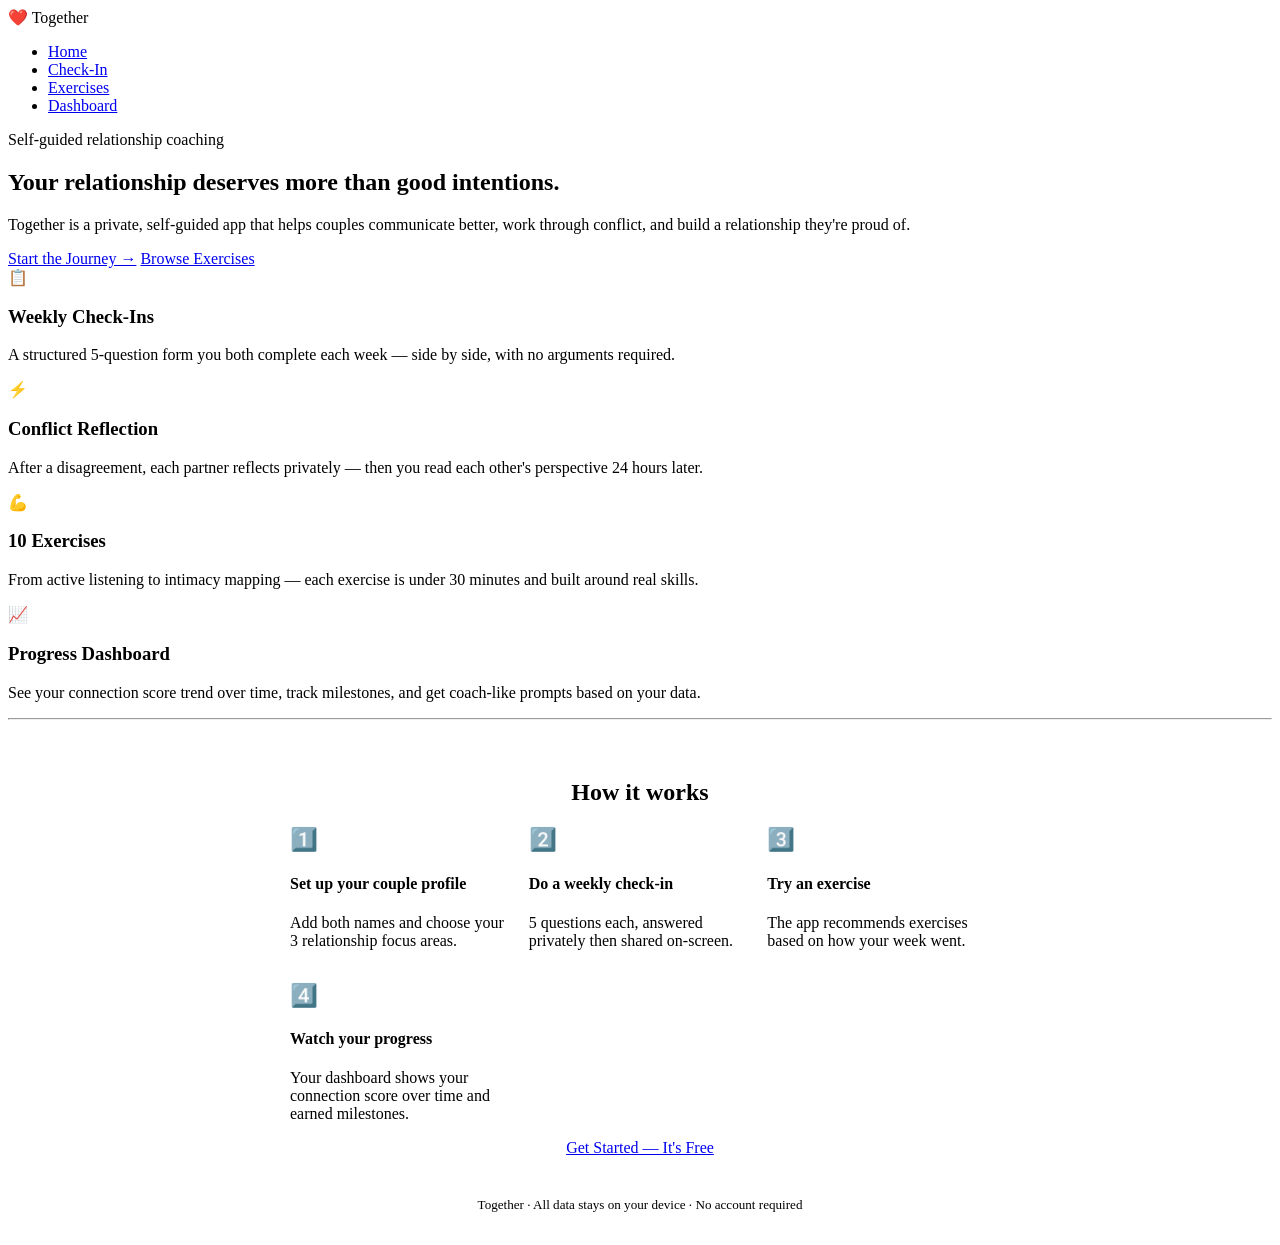
==== index.html @ 1c88df39 "Add files via upload" ====
<!DOCTYPE html>
<html lang="en">
<head>
  <meta charset="UTF-8">
  <meta name="viewport" content="width=device-width, initial-scale=1.0">
  <title>Together — Relationship Coaching App</title>
  <link rel="preconnect" href="https://fonts.googleapis.com">
  <link href="https://fonts.googleapis.com/css2?family=Inter:wght@400;500;600;700&display=swap" rel="stylesheet">
  <link rel="stylesheet" href="css/styles.css">
</head>
<body class="page-wrap">

  <nav class="nav">
    <div class="nav__inner">
      <div class="nav__logo"><span>❤️</span> Together</div>
      <ul class="nav__links">
        <li><a href="index.html">Home</a></li>
        <li><a href="checkin.html">Check-In</a></li>
        <li><a href="exercises.html">Exercises</a></li>
        <li><a href="dashboard.html">Dashboard</a></li>
      </ul>
    </div>
  </nav>

  <main>
    <section class="hero">
      <div class="hero__eyebrow">Self-guided relationship coaching</div>
      <h1 class="serif">Your relationship deserves more than good&nbsp;intentions.</h1>
      <p>Together is a private, self-guided app that helps couples communicate better, work through conflict, and build a relationship they're proud&nbsp;of.</p>
      <div class="hero__cta">
        <a href="onboarding.html" class="btn btn--primary btn--lg">Start the Journey →</a>
        <a href="exercises.html"  class="btn btn--ghost btn--lg">Browse Exercises</a>
      </div>
    </section>

    <div class="container container--wide">
      <div class="features">
        <div class="feature-card">
          <div class="feature-card__icon">📋</div>
          <h3>Weekly Check-Ins</h3>
          <p>A structured 5-question form you both complete each week — side by side, with no arguments required.</p>
        </div>
        <div class="feature-card">
          <div class="feature-card__icon">⚡</div>
          <h3>Conflict Reflection</h3>
          <p>After a disagreement, each partner reflects privately — then you read each other's perspective 24 hours later.</p>
        </div>
        <div class="feature-card">
          <div class="feature-card__icon">💪</div>
          <h3>10 Exercises</h3>
          <p>From active listening to intimacy mapping — each exercise is under 30 minutes and built around real skills.</p>
        </div>
        <div class="feature-card">
          <div class="feature-card__icon">📈</div>
          <h3>Progress Dashboard</h3>
          <p>See your connection score trend over time, track milestones, and get coach-like prompts based on your data.</p>
        </div>
      </div>

      <hr class="divider">

      <div style="text-align:center; padding: 2rem 0 1rem">
        <h2 class="mb-2">How it works</h2>
        <div style="display:grid; grid-template-columns:repeat(auto-fit,minmax(180px,1fr)); gap:1rem; max-width:700px; margin:0 auto; text-align:left">
          <div class="card">
            <div style="font-size:1.4rem; margin-bottom:.5rem">1️⃣</div>
            <h4 class="mb-1">Set up your couple profile</h4>
            <p>Add both names and choose your 3 relationship focus areas.</p>
          </div>
          <div class="card">
            <div style="font-size:1.4rem; margin-bottom:.5rem">2️⃣</div>
            <h4 class="mb-1">Do a weekly check-in</h4>
            <p>5 questions each, answered privately then shared on-screen.</p>
          </div>
          <div class="card">
            <div style="font-size:1.4rem; margin-bottom:.5rem">3️⃣</div>
            <h4 class="mb-1">Try an exercise</h4>
            <p>The app recommends exercises based on how your week went.</p>
          </div>
          <div class="card">
            <div style="font-size:1.4rem; margin-bottom:.5rem">4️⃣</div>
            <h4 class="mb-1">Watch your progress</h4>
            <p>Your dashboard shows your connection score over time and earned milestones.</p>
          </div>
        </div>
        <a href="onboarding.html" class="btn btn--primary btn--lg" style="margin-top:2rem">Get Started — It's Free</a>
      </div>
    </div>
  </main>

  <footer style="text-align:center; padding:1.5rem; font-size:.82rem; color:var(--color-muted); border-top:1px solid var(--color-border)">
    Together · All data stays on your device · No account required
  </footer>

  <script type="module">
    import { hasCouple } from './js/storage.js';
    if (hasCouple()) {
      document.querySelector('.hero__cta').innerHTML = `
        <a href="checkin.html"  class="btn btn--primary btn--lg">Weekly Check-In →</a>
        <a href="dashboard.html" class="btn btn--ghost btn--lg">View Dashboard</a>`;
    }
  </script>
</body>
</html>
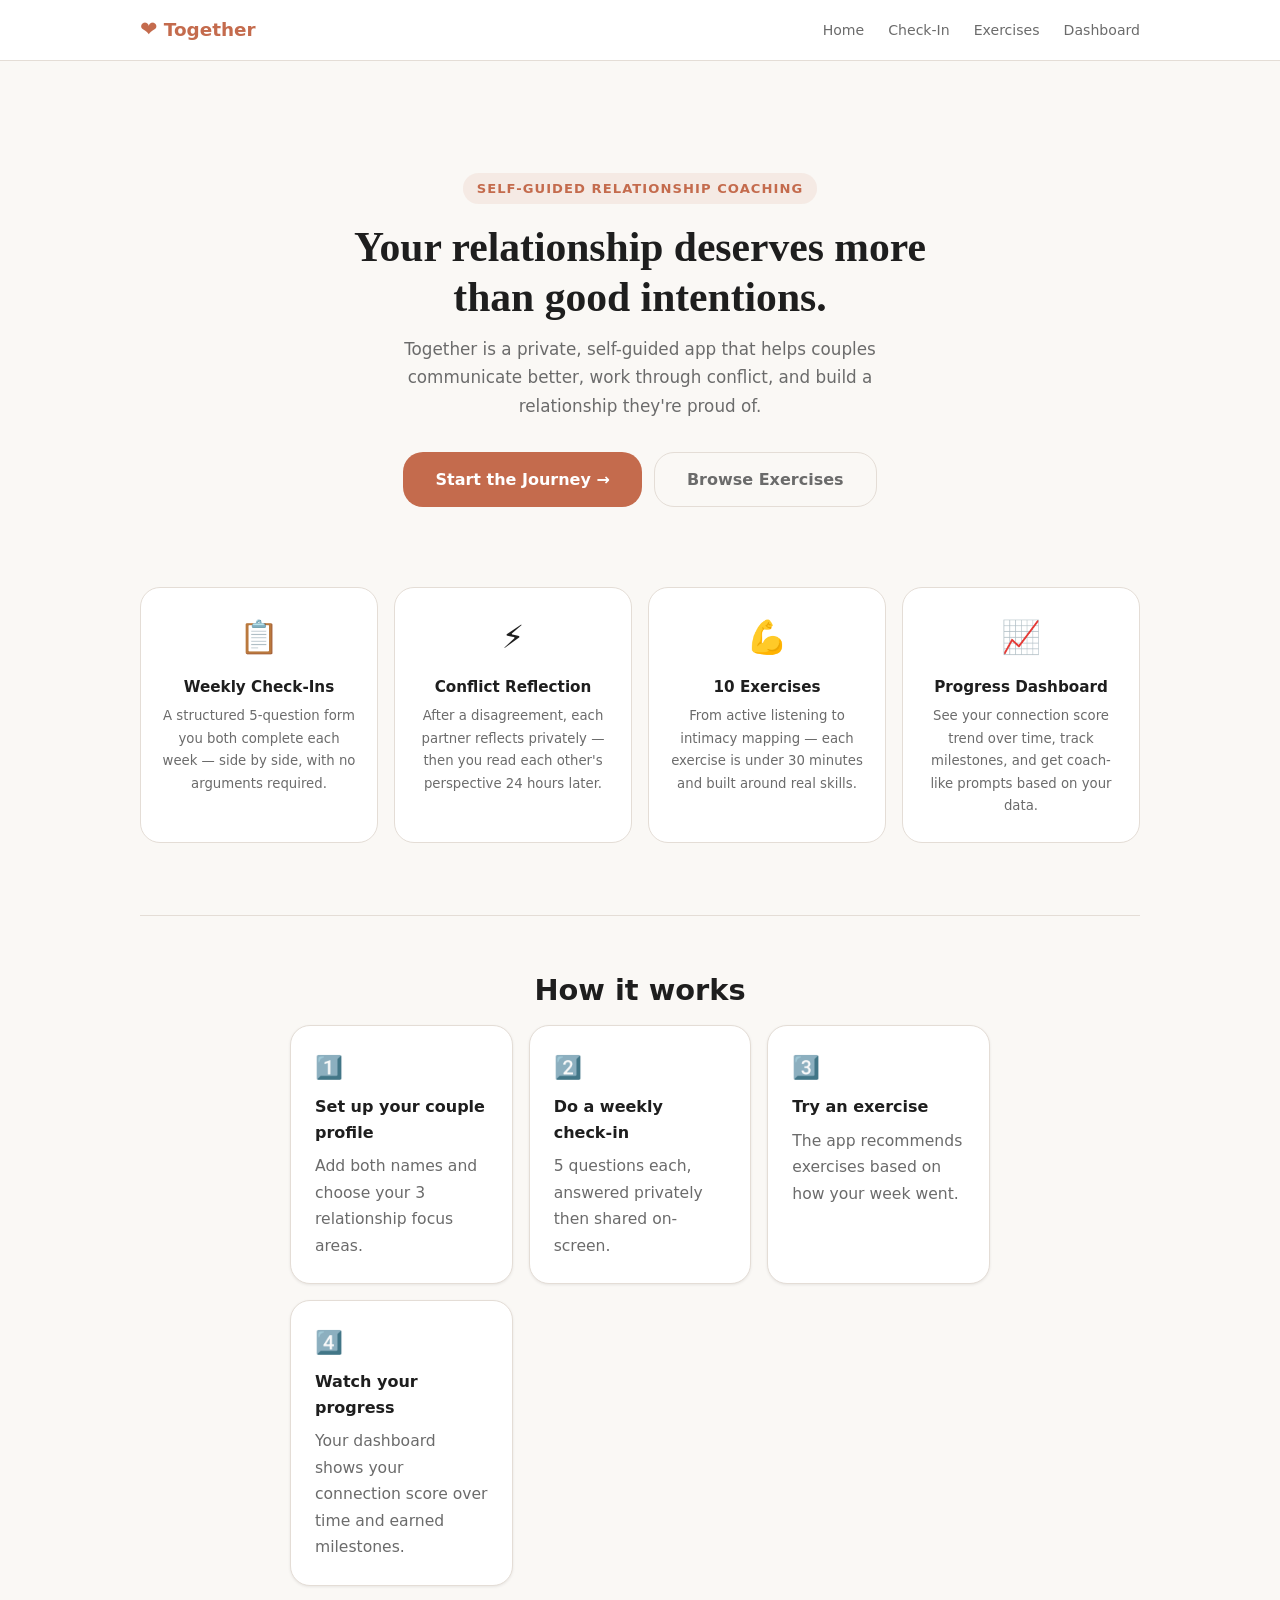
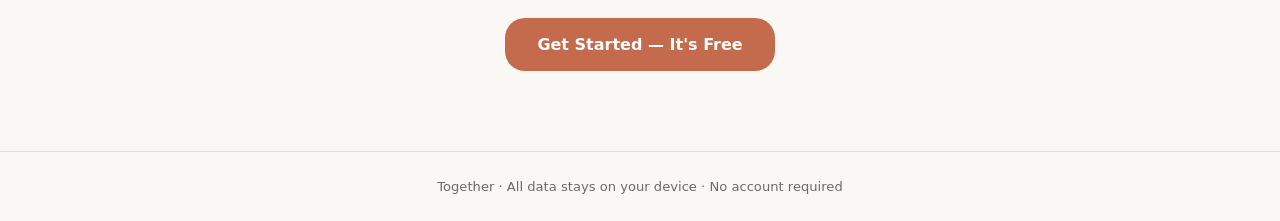
==== commit 210bc296: "Add files via upload" ====
--- a/index.html
+++ b/index.html
@@ -6,7 +6,7 @@
   <title>Together — Relationship Coaching App</title>
   <link rel="preconnect" href="https://fonts.googleapis.com">
   <link href="https://fonts.googleapis.com/css2?family=Inter:wght@400;500;600;700&display=swap" rel="stylesheet">
-  <link rel="stylesheet" href="css/styles.css">
+  <link rel="stylesheet" href="styles.css">
 </head>
 <body class="page-wrap">
 
@@ -93,7 +93,7 @@
   </footer>
 
   <script type="module">
-    import { hasCouple } from './js/storage.js';
+    import { hasCouple } from './storage.js';
     if (hasCouple()) {
       document.querySelector('.hero__cta').innerHTML = `
         <a href="checkin.html"  class="btn btn--primary btn--lg">Weekly Check-In →</a>
--- a/styles.css
+++ b/styles.css
@@ -0,0 +1,781 @@
+/* ─── Design Tokens ──────────────────────────────────────────────────── */
+:root {
+  --color-bg:         #faf8f5;
+  --color-surface:    #ffffff;
+  --color-primary:    #c46b4d;   /* terracotta */
+  --color-primary-dk: #a85539;
+  --color-secondary:  #7a9e8e;   /* sage */
+  --color-text:       #1e1e1e;
+  --color-muted:      #6b6b6b;
+  --color-border:     #e4ddd6;
+  --color-success:    #4c9e6b;
+  --color-warning:    #d4a017;
+  --color-chip-bg:    #f0ebe5;
+
+  --radius-sm:  6px;
+  --radius-md:  12px;
+  --radius-lg:  20px;
+  --radius-xl:  28px;
+
+  --shadow-sm: 0 1px 3px rgba(0,0,0,.08);
+  --shadow-md: 0 4px 16px rgba(0,0,0,.10);
+  --shadow-lg: 0 8px 32px rgba(0,0,0,.12);
+
+  --font-sans: 'Inter', system-ui, -apple-system, sans-serif;
+  --font-serif: 'Georgia', 'Times New Roman', serif;
+
+  --transition: 180ms ease;
+}
+
+/* ─── Reset & Base ───────────────────────────────────────────────────── */
+*, *::before, *::after { box-sizing: border-box; margin: 0; padding: 0; }
+
+html { font-size: 16px; scroll-behavior: smooth; }
+
+body {
+  font-family: var(--font-sans);
+  background: var(--color-bg);
+  color: var(--color-text);
+  line-height: 1.6;
+  min-height: 100vh;
+}
+
+a { color: var(--color-primary); text-decoration: none; }
+a:hover { text-decoration: underline; }
+
+img { max-width: 100%; display: block; }
+
+/* ─── Typography ─────────────────────────────────────────────────────── */
+h1 { font-size: clamp(1.8rem, 4vw, 2.6rem); font-weight: 700; line-height: 1.2; }
+h2 { font-size: clamp(1.3rem, 3vw, 1.8rem); font-weight: 600; line-height: 1.3; }
+h3 { font-size: 1.15rem; font-weight: 600; }
+h4 { font-size: 1rem; font-weight: 600; }
+p  { font-size: .975rem; color: var(--color-muted); line-height: 1.7; }
+
+.serif { font-family: var(--font-serif); }
+.text-sm  { font-size: .85rem; }
+.text-xs  { font-size: .78rem; }
+.text-lg  { font-size: 1.1rem; }
+.text-muted { color: var(--color-muted); }
+.text-center { text-align: center; }
+.text-primary { color: var(--color-primary); }
+.text-success { color: var(--color-success); }
+.fw-600 { font-weight: 600; }
+
+/* ─── Layout ─────────────────────────────────────────────────────────── */
+.container {
+  max-width: 780px;
+  margin: 0 auto;
+  padding: 0 1.25rem;
+}
+.container--narrow { max-width: 560px; }
+.container--wide   { max-width: 1040px; }
+
+.page-wrap {
+  min-height: 100vh;
+  display: flex;
+  flex-direction: column;
+}
+
+main { flex: 1; padding: 2rem 0 4rem; }
+
+/* ─── Nav ─────────────────────────────────────────────────────────────── */
+.nav {
+  background: var(--color-surface);
+  border-bottom: 1px solid var(--color-border);
+  position: sticky; top: 0; z-index: 100;
+}
+.nav__inner {
+  display: flex;
+  align-items: center;
+  justify-content: space-between;
+  height: 60px;
+  padding: 0 1.25rem;
+  max-width: 1040px;
+  margin: 0 auto;
+}
+.nav__logo {
+  font-weight: 700;
+  font-size: 1.15rem;
+  color: var(--color-primary);
+  display: flex;
+  align-items: center;
+  gap: .4rem;
+}
+.nav__logo span { font-size: 1.3rem; }
+.nav__links {
+  display: flex;
+  gap: 1.5rem;
+  list-style: none;
+}
+.nav__links a {
+  font-size: .88rem;
+  font-weight: 500;
+  color: var(--color-muted);
+  transition: color var(--transition);
+}
+.nav__links a:hover,
+.nav__links a.active { color: var(--color-primary); text-decoration: none; }
+
+/* ─── Buttons ─────────────────────────────────────────────────────────── */
+.btn {
+  display: inline-flex;
+  align-items: center;
+  justify-content: center;
+  gap: .45rem;
+  padding: .7rem 1.5rem;
+  border-radius: var(--radius-md);
+  font-size: .92rem;
+  font-weight: 600;
+  font-family: inherit;
+  cursor: pointer;
+  border: none;
+  transition: all var(--transition);
+  text-decoration: none;
+  white-space: nowrap;
+}
+.btn--primary {
+  background: var(--color-primary);
+  color: #fff;
+}
+.btn--primary:hover {
+  background: var(--color-primary-dk);
+  color: #fff;
+  text-decoration: none;
+  transform: translateY(-1px);
+  box-shadow: var(--shadow-md);
+}
+.btn--secondary {
+  background: var(--color-chip-bg);
+  color: var(--color-text);
+  border: 1px solid var(--color-border);
+}
+.btn--secondary:hover {
+  background: var(--color-border);
+  text-decoration: none;
+}
+.btn--ghost {
+  background: transparent;
+  color: var(--color-muted);
+  border: 1px solid var(--color-border);
+}
+.btn--ghost:hover { background: var(--color-chip-bg); text-decoration: none; }
+.btn--success {
+  background: var(--color-success);
+  color: #fff;
+}
+.btn--success:hover { filter: brightness(.93); text-decoration: none; }
+.btn--lg { padding: .85rem 2rem; font-size: 1rem; border-radius: var(--radius-lg); }
+.btn--sm { padding: .4rem .9rem; font-size: .82rem; border-radius: var(--radius-sm); }
+.btn--full { width: 100%; }
+.btn:disabled { opacity: .45; cursor: not-allowed; pointer-events: none; }
+
+/* ─── Cards ──────────────────────────────────────────────────────────── */
+.card {
+  background: var(--color-surface);
+  border: 1px solid var(--color-border);
+  border-radius: var(--radius-lg);
+  padding: 1.5rem;
+  box-shadow: var(--shadow-sm);
+}
+.card--elevated { box-shadow: var(--shadow-md); }
+.card--accent { border-top: 3px solid var(--color-primary); }
+.card--success { border-left: 4px solid var(--color-success); }
+
+/* ─── Forms ──────────────────────────────────────────────────────────── */
+.form-group { display: flex; flex-direction: column; gap: .45rem; }
+.form-group + .form-group { margin-top: 1.1rem; }
+
+label {
+  font-size: .88rem;
+  font-weight: 600;
+  color: var(--color-text);
+}
+label .label-hint {
+  font-weight: 400;
+  color: var(--color-muted);
+  margin-left: .3rem;
+}
+
+input[type="text"],
+input[type="email"],
+textarea,
+select {
+  width: 100%;
+  padding: .65rem .9rem;
+  border: 1.5px solid var(--color-border);
+  border-radius: var(--radius-sm);
+  font-size: .92rem;
+  font-family: inherit;
+  background: var(--color-surface);
+  color: var(--color-text);
+  transition: border-color var(--transition), box-shadow var(--transition);
+}
+input[type="text"]:focus,
+input[type="email"]:focus,
+textarea:focus,
+select:focus {
+  outline: none;
+  border-color: var(--color-primary);
+  box-shadow: 0 0 0 3px rgba(196,107,77,.15);
+}
+textarea { resize: vertical; min-height: 90px; }
+select { cursor: pointer; }
+
+.input-pair {
+  display: grid;
+  grid-template-columns: 1fr 1fr;
+  gap: 1rem;
+}
+
+/* Range slider */
+.slider-wrap { display: flex; flex-direction: column; gap: .35rem; }
+.slider-labels {
+  display: flex;
+  justify-content: space-between;
+  font-size: .78rem;
+  color: var(--color-muted);
+}
+input[type="range"] {
+  width: 100%;
+  height: 6px;
+  appearance: none;
+  background: var(--color-border);
+  border-radius: 99px;
+  cursor: pointer;
+}
+input[type="range"]::-webkit-slider-thumb {
+  appearance: none;
+  width: 20px; height: 20px;
+  border-radius: 50%;
+  background: var(--color-primary);
+  box-shadow: var(--shadow-sm);
+  transition: transform var(--transition);
+}
+input[type="range"]::-webkit-slider-thumb:hover { transform: scale(1.15); }
+.slider-value {
+  text-align: center;
+  font-size: 1.4rem;
+  font-weight: 700;
+  color: var(--color-primary);
+  line-height: 1;
+}
+
+/* Checkbox & Toggle */
+.checkbox-group { display: flex; align-items: flex-start; gap: .6rem; }
+.checkbox-group input[type="checkbox"] {
+  width: 18px; height: 18px;
+  margin-top: .15rem;
+  accent-color: var(--color-primary);
+  cursor: pointer;
+  flex-shrink: 0;
+}
+
+.toggle-wrap {
+  display: flex;
+  gap: .4rem;
+  padding: .3rem;
+  background: var(--color-chip-bg);
+  border-radius: var(--radius-md);
+  width: fit-content;
+}
+.toggle-btn {
+  padding: .45rem 1.1rem;
+  border-radius: var(--radius-sm);
+  border: none;
+  background: transparent;
+  font-size: .88rem;
+  font-weight: 500;
+  cursor: pointer;
+  color: var(--color-muted);
+  transition: all var(--transition);
+}
+.toggle-btn.active {
+  background: var(--color-surface);
+  color: var(--color-text);
+  box-shadow: var(--shadow-sm);
+  font-weight: 600;
+}
+
+/* Chip multi-select */
+.chip-grid {
+  display: flex;
+  flex-wrap: wrap;
+  gap: .5rem;
+}
+.chip {
+  padding: .4rem .9rem;
+  border-radius: 99px;
+  border: 1.5px solid var(--color-border);
+  background: var(--color-surface);
+  font-size: .83rem;
+  font-weight: 500;
+  cursor: pointer;
+  transition: all var(--transition);
+  user-select: none;
+}
+.chip:hover { border-color: var(--color-primary); color: var(--color-primary); }
+.chip.selected {
+  border-color: var(--color-primary);
+  background: rgba(196,107,77,.1);
+  color: var(--color-primary);
+  font-weight: 600;
+}
+
+/* ─── Progress Bar ───────────────────────────────────────────────────── */
+.progress-wrap {
+  display: flex;
+  align-items: center;
+  gap: .75rem;
+  margin-bottom: 2rem;
+}
+.progress-bar {
+  flex: 1;
+  height: 6px;
+  background: var(--color-border);
+  border-radius: 99px;
+  overflow: hidden;
+}
+.progress-bar__fill {
+  height: 100%;
+  background: var(--color-primary);
+  border-radius: 99px;
+  transition: width .4s ease;
+}
+.progress-step { font-size: .82rem; color: var(--color-muted); white-space: nowrap; }
+
+/* ─── Stat / Score Cards ─────────────────────────────────────────────── */
+.stat-grid {
+  display: grid;
+  grid-template-columns: repeat(auto-fit, minmax(140px, 1fr));
+  gap: 1rem;
+}
+.stat-card {
+  background: var(--color-surface);
+  border: 1px solid var(--color-border);
+  border-radius: var(--radius-md);
+  padding: 1.1rem 1rem;
+  text-align: center;
+}
+.stat-card__number {
+  font-size: 2rem;
+  font-weight: 700;
+  color: var(--color-primary);
+  line-height: 1;
+}
+.stat-card__label {
+  font-size: .78rem;
+  color: var(--color-muted);
+  margin-top: .3rem;
+}
+
+/* ─── Badge / Milestone ──────────────────────────────────────────────── */
+.badge {
+  display: inline-flex;
+  align-items: center;
+  gap: .3rem;
+  padding: .25rem .65rem;
+  border-radius: 99px;
+  font-size: .78rem;
+  font-weight: 600;
+}
+.badge--primary { background: rgba(196,107,77,.12); color: var(--color-primary); }
+.badge--success { background: rgba(76,158,107,.12); color: var(--color-success); }
+.badge--muted   { background: var(--color-chip-bg); color: var(--color-muted); }
+
+.milestone-grid {
+  display: flex;
+  flex-wrap: wrap;
+  gap: .65rem;
+}
+.milestone {
+  display: flex;
+  align-items: center;
+  gap: .5rem;
+  padding: .55rem 1rem;
+  border-radius: var(--radius-md);
+  border: 1.5px solid var(--color-border);
+  background: var(--color-surface);
+  font-size: .84rem;
+  font-weight: 500;
+  color: var(--color-muted);
+  transition: all var(--transition);
+}
+.milestone.earned {
+  border-color: var(--color-primary);
+  background: rgba(196,107,77,.07);
+  color: var(--color-text);
+}
+.milestone__icon { font-size: 1.1rem; }
+
+/* ─── Alert / Coach Nudge ────────────────────────────────────────────── */
+.coach-nudge {
+  display: flex;
+  gap: .85rem;
+  padding: 1rem 1.2rem;
+  border-radius: var(--radius-md);
+  background: rgba(196,107,77,.08);
+  border: 1.5px solid rgba(196,107,77,.25);
+}
+.coach-nudge__icon { font-size: 1.4rem; flex-shrink: 0; }
+.coach-nudge__body { flex: 1; }
+.coach-nudge__title { font-size: .9rem; font-weight: 600; color: var(--color-primary); margin-bottom: .2rem; }
+.coach-nudge__text  { font-size: .85rem; color: var(--color-muted); }
+
+/* ─── Exercise Card ──────────────────────────────────────────────────── */
+.exercise-card {
+  background: var(--color-surface);
+  border: 1.5px solid var(--color-border);
+  border-radius: var(--radius-lg);
+  padding: 1.25rem;
+  cursor: pointer;
+  transition: all var(--transition);
+  position: relative;
+}
+.exercise-card:hover {
+  border-color: var(--color-primary);
+  box-shadow: var(--shadow-md);
+  transform: translateY(-2px);
+}
+.exercise-card.completed { border-color: var(--color-success); }
+.exercise-card.completed::after {
+  content: '✓';
+  position: absolute;
+  top: .75rem; right: .75rem;
+  width: 24px; height: 24px;
+  border-radius: 50%;
+  background: var(--color-success);
+  color: #fff;
+  font-size: .75rem;
+  font-weight: 700;
+  display: flex;
+  align-items: center;
+  justify-content: center;
+}
+.exercise-card__meta {
+  display: flex;
+  align-items: center;
+  gap: .5rem;
+  margin-bottom: .55rem;
+  flex-wrap: wrap;
+}
+.exercise-card__title { font-size: 1rem; font-weight: 600; margin-bottom: .3rem; }
+.exercise-card__desc  { font-size: .85rem; color: var(--color-muted); }
+
+/* Exercise Modal */
+.modal-overlay {
+  position: fixed; inset: 0;
+  background: rgba(0,0,0,.45);
+  z-index: 500;
+  display: flex;
+  align-items: flex-end;
+  justify-content: center;
+  padding: 0 0 0 0;
+  opacity: 0;
+  pointer-events: none;
+  transition: opacity .25s ease;
+}
+.modal-overlay.open { opacity: 1; pointer-events: all; }
+.modal {
+  background: var(--color-surface);
+  border-radius: var(--radius-xl) var(--radius-xl) 0 0;
+  padding: 2rem 1.5rem 2.5rem;
+  max-width: 600px;
+  width: 100%;
+  max-height: 88vh;
+  overflow-y: auto;
+  transform: translateY(100%);
+  transition: transform .3s ease;
+}
+.modal-overlay.open .modal { transform: translateY(0); }
+.modal__handle {
+  width: 40px; height: 5px;
+  background: var(--color-border);
+  border-radius: 99px;
+  margin: 0 auto 1.5rem;
+}
+.modal__close {
+  position: sticky; top: 0;
+  float: right;
+  background: var(--color-chip-bg);
+  border: none;
+  border-radius: 50%;
+  width: 32px; height: 32px;
+  font-size: 1rem;
+  cursor: pointer;
+  display: flex; align-items: center; justify-content: center;
+  color: var(--color-muted);
+  z-index: 10;
+}
+.step-list { list-style: none; display: flex; flex-direction: column; gap: .75rem; margin: 1rem 0; }
+.step-list li {
+  display: flex;
+  gap: .75rem;
+  font-size: .92rem;
+  color: var(--color-text);
+}
+.step-num {
+  flex-shrink: 0;
+  width: 24px; height: 24px;
+  border-radius: 50%;
+  background: var(--color-primary);
+  color: #fff;
+  font-size: .75rem;
+  font-weight: 700;
+  display: flex; align-items: center; justify-content: center;
+  margin-top: .15rem;
+}
+.reflection-box {
+  background: var(--color-chip-bg);
+  border-radius: var(--radius-md);
+  padding: 1rem;
+  margin-top: 1.2rem;
+  font-size: .88rem;
+  color: var(--color-muted);
+  font-style: italic;
+  border-left: 3px solid var(--color-primary);
+}
+
+/* ─── Filter tabs ─────────────────────────────────────────────────────── */
+.filter-tabs {
+  display: flex;
+  gap: .4rem;
+  overflow-x: auto;
+  padding-bottom: .25rem;
+  scrollbar-width: none;
+}
+.filter-tabs::-webkit-scrollbar { display: none; }
+.filter-tab {
+  padding: .4rem 1rem;
+  border-radius: 99px;
+  border: 1.5px solid var(--color-border);
+  background: var(--color-surface);
+  font-size: .83rem;
+  font-weight: 500;
+  cursor: pointer;
+  white-space: nowrap;
+  color: var(--color-muted);
+  transition: all var(--transition);
+}
+.filter-tab.active {
+  background: var(--color-primary);
+  border-color: var(--color-primary);
+  color: #fff;
+}
+
+/* ─── Chart (CSS-only bars) ──────────────────────────────────────────── */
+.chart-wrap { margin: 1.2rem 0; }
+.chart-row {
+  display: flex;
+  align-items: center;
+  gap: .75rem;
+  margin-bottom: .6rem;
+}
+.chart-label { font-size: .8rem; color: var(--color-muted); width: 90px; flex-shrink: 0; text-align: right; }
+.chart-bar-bg {
+  flex: 1;
+  height: 10px;
+  background: var(--color-chip-bg);
+  border-radius: 99px;
+  overflow: hidden;
+}
+.chart-bar-fill {
+  height: 100%;
+  background: var(--color-primary);
+  border-radius: 99px;
+  transition: width .6s ease;
+}
+.chart-bar-fill--secondary { background: var(--color-secondary); }
+.chart-val { font-size: .8rem; font-weight: 600; color: var(--color-primary); width: 24px; }
+
+/* ─── Divider ─────────────────────────────────────────────────────────── */
+.divider {
+  border: none;
+  border-top: 1px solid var(--color-border);
+  margin: 1.5rem 0;
+}
+
+/* ─── Section headers ─────────────────────────────────────────────────── */
+.section-header {
+  display: flex;
+  align-items: baseline;
+  justify-content: space-between;
+  margin-bottom: 1rem;
+}
+.section-header h2,
+.section-header h3 { margin: 0; }
+
+/* ─── Hero (landing) ──────────────────────────────────────────────────── */
+.hero {
+  padding: 5rem 1.25rem 4rem;
+  text-align: center;
+}
+.hero__eyebrow {
+  display: inline-block;
+  font-size: .82rem;
+  font-weight: 600;
+  text-transform: uppercase;
+  letter-spacing: .08em;
+  color: var(--color-primary);
+  background: rgba(196,107,77,.1);
+  padding: .3rem .85rem;
+  border-radius: 99px;
+  margin-bottom: 1.2rem;
+}
+.hero h1 { max-width: 620px; margin: 0 auto .75rem; }
+.hero p   { max-width: 480px; margin: 0 auto 2rem; font-size: 1.05rem; }
+.hero__cta { display: flex; gap: .75rem; justify-content: center; flex-wrap: wrap; }
+
+.features {
+  display: grid;
+  grid-template-columns: repeat(auto-fit, minmax(200px, 1fr));
+  gap: 1rem;
+  padding: 1rem 0 3rem;
+}
+.feature-card {
+  padding: 1.5rem 1.25rem;
+  border-radius: var(--radius-lg);
+  background: var(--color-surface);
+  border: 1px solid var(--color-border);
+  text-align: center;
+}
+.feature-card__icon { font-size: 2rem; margin-bottom: .75rem; }
+.feature-card h3    { margin-bottom: .35rem; font-size: .95rem; }
+.feature-card p     { font-size: .83rem; }
+
+/* ─── Partner cards (onboarding) ─────────────────────────────────────── */
+.partner-grid {
+  display: grid;
+  grid-template-columns: 1fr 1fr;
+  gap: 1rem;
+}
+.partner-card {
+  background: var(--color-surface);
+  border: 2px solid var(--color-border);
+  border-radius: var(--radius-lg);
+  padding: 1.5rem;
+  transition: border-color var(--transition);
+}
+.partner-card.filled { border-color: var(--color-primary); }
+.partner-card__label {
+  font-size: .78rem;
+  font-weight: 600;
+  text-transform: uppercase;
+  letter-spacing: .07em;
+  color: var(--color-muted);
+  margin-bottom: .75rem;
+}
+.avatar-picker {
+  display: flex;
+  gap: .4rem;
+  flex-wrap: wrap;
+  margin-bottom: .75rem;
+}
+.avatar-btn {
+  width: 38px; height: 38px;
+  border-radius: 50%;
+  border: 2px solid transparent;
+  background: var(--color-chip-bg);
+  font-size: 1.1rem;
+  cursor: pointer;
+  display: flex; align-items: center; justify-content: center;
+  transition: all var(--transition);
+}
+.avatar-btn:hover { border-color: var(--color-primary); }
+.avatar-btn.selected { border-color: var(--color-primary); background: rgba(196,107,77,.12); }
+
+/* ─── Conflict feeling chips ──────────────────────────────────────────── */
+.feeling-chips .chip { font-size: .8rem; padding: .35rem .8rem; }
+
+/* ─── Reflection side-by-side ─────────────────────────────────────────── */
+.compare-grid {
+  display: grid;
+  grid-template-columns: 1fr 1fr;
+  gap: 1rem;
+}
+.compare-col {
+  background: var(--color-chip-bg);
+  border-radius: var(--radius-md);
+  padding: 1rem;
+}
+.compare-col__name {
+  font-size: .78rem;
+  font-weight: 700;
+  text-transform: uppercase;
+  letter-spacing: .07em;
+  color: var(--color-muted);
+  margin-bottom: .6rem;
+}
+.compare-col p { font-size: .88rem; color: var(--color-text); }
+
+/* ─── Goal area checkboxes ───────────────────────────────────────────── */
+.goal-area-grid {
+  display: grid;
+  grid-template-columns: repeat(auto-fill, minmax(160px, 1fr));
+  gap: .65rem;
+}
+.goal-area-card {
+  padding: .85rem 1rem;
+  border-radius: var(--radius-md);
+  border: 1.5px solid var(--color-border);
+  background: var(--color-surface);
+  cursor: pointer;
+  user-select: none;
+  transition: all var(--transition);
+  display: flex;
+  align-items: center;
+  gap: .6rem;
+  font-size: .9rem;
+  font-weight: 500;
+}
+.goal-area-card:hover { border-color: var(--color-primary); }
+.goal-area-card.selected {
+  border-color: var(--color-primary);
+  background: rgba(196,107,77,.08);
+  color: var(--color-primary);
+  font-weight: 600;
+}
+.goal-area-card__icon { font-size: 1.2rem; }
+
+/* ─── Empty state ────────────────────────────────────────────────────── */
+.empty-state {
+  text-align: center;
+  padding: 3rem 1rem;
+}
+.empty-state__icon { font-size: 2.5rem; margin-bottom: .75rem; }
+.empty-state p { max-width: 320px; margin: 0 auto 1.25rem; }
+
+/* ─── Success screen ─────────────────────────────────────────────────── */
+.success-screen {
+  text-align: center;
+  padding: 2.5rem 1rem;
+}
+.success-screen__icon { font-size: 3rem; margin-bottom: .75rem; }
+
+/* ─── Utility ────────────────────────────────────────────────────────── */
+.mt-1 { margin-top: .5rem; }
+.mt-2 { margin-top: 1rem; }
+.mt-3 { margin-top: 1.5rem; }
+.mt-4 { margin-top: 2rem; }
+.mb-1 { margin-bottom: .5rem; }
+.mb-2 { margin-bottom: 1rem; }
+.mb-3 { margin-bottom: 1.5rem; }
+.mb-4 { margin-bottom: 2rem; }
+.gap-1 { gap: .5rem; }
+.gap-2 { gap: 1rem; }
+.flex   { display: flex; }
+.flex-col { flex-direction: column; }
+.items-center { align-items: center; }
+.justify-between { justify-content: space-between; }
+.hidden { display: none !important; }
+.grid-2 { display: grid; grid-template-columns: 1fr 1fr; gap: 1rem; }
+
+/* ─── Responsive ─────────────────────────────────────────────────────── */
+@media (max-width: 600px) {
+  .partner-grid  { grid-template-columns: 1fr; }
+  .compare-grid  { grid-template-columns: 1fr; }
+  .input-pair    { grid-template-columns: 1fr; }
+  .hero          { padding: 3rem 1.25rem 2.5rem; }
+  .nav__links    { display: none; }
+  .grid-2        { grid-template-columns: 1fr; }
+}
